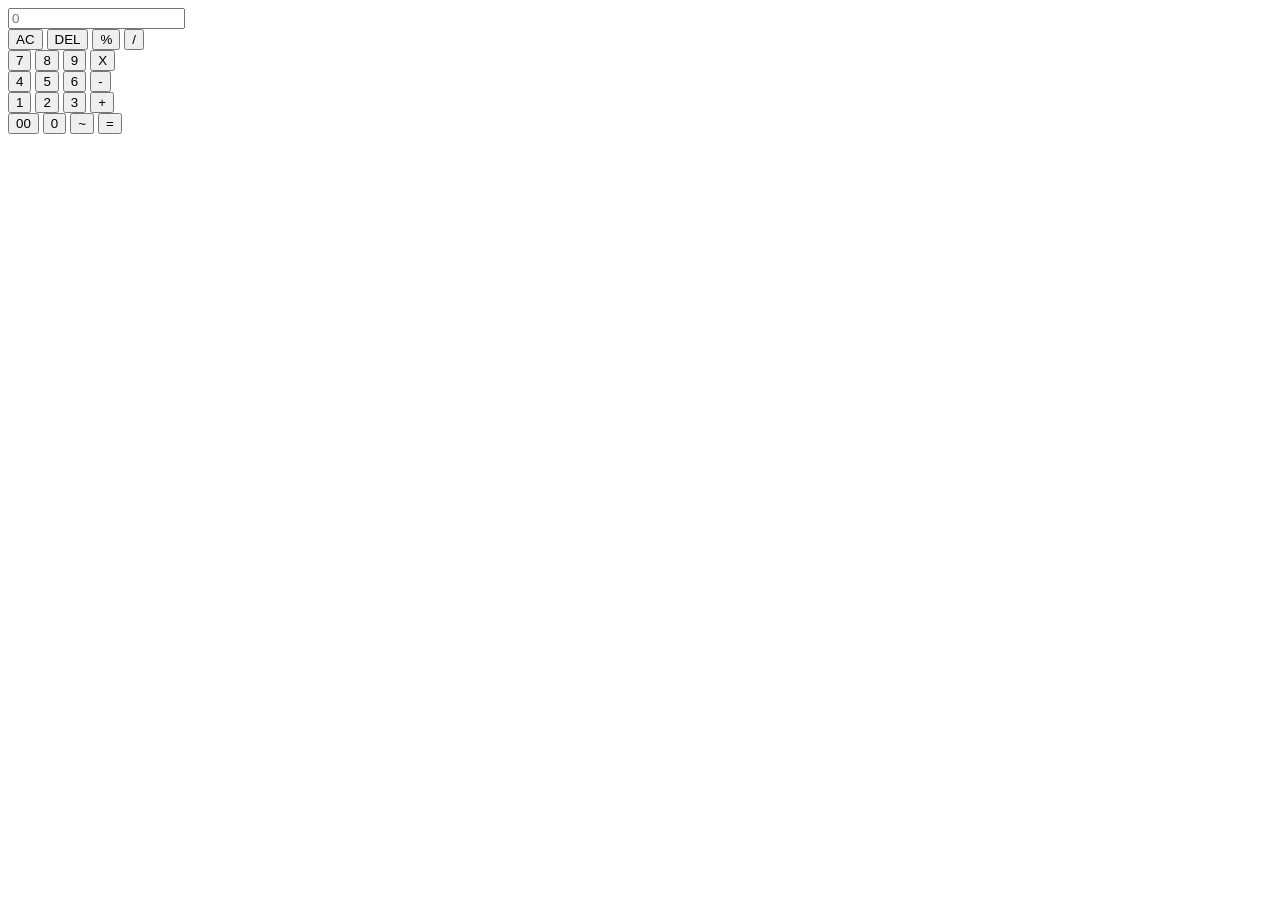
==== calculator/index.html @ f56e2998 "Add files via upload" ====
<!DOCTYPE html>
<html lang="en">
<head>
    <meta charset="UTF-8">
    <meta name="viewport" content="width=device-width, initial-scale=1.0">
    <title>CALCULAOR | ADITYA </title>
    <link rel="stylesheet" a href="just.css">
</head>
<body>
    <div class="calculators">
        <input type="text" placeholder="0" id="inputbox">
        <div>
            <button class="operator">AC</button>
            <button class="operator">DEL</button>
            <button class="operator">%</button>
            <button class="operator">/</button>
        </div>
        <div>
            <button>7</button>
            <button>8</button>
            <button>9</button>
            <button class="operator">X</button>
        </div>
        <div>
            <button>4</button>
            <button>5</button>
            <button>6</button>
            <button class="operator">-</button>
        </div>
        <div>
            <button>1</button>
            <button>2</button>
            <button>3</button>
            <button class="operator">+</button>
        </div>
        <div>
            <button>00</button>
            <button>0</button>
            <button>~</button>
            <button class="equalbtn">=</button>
        </div>
    </div>
    <script src="script.js"></script>
</body>
</html>
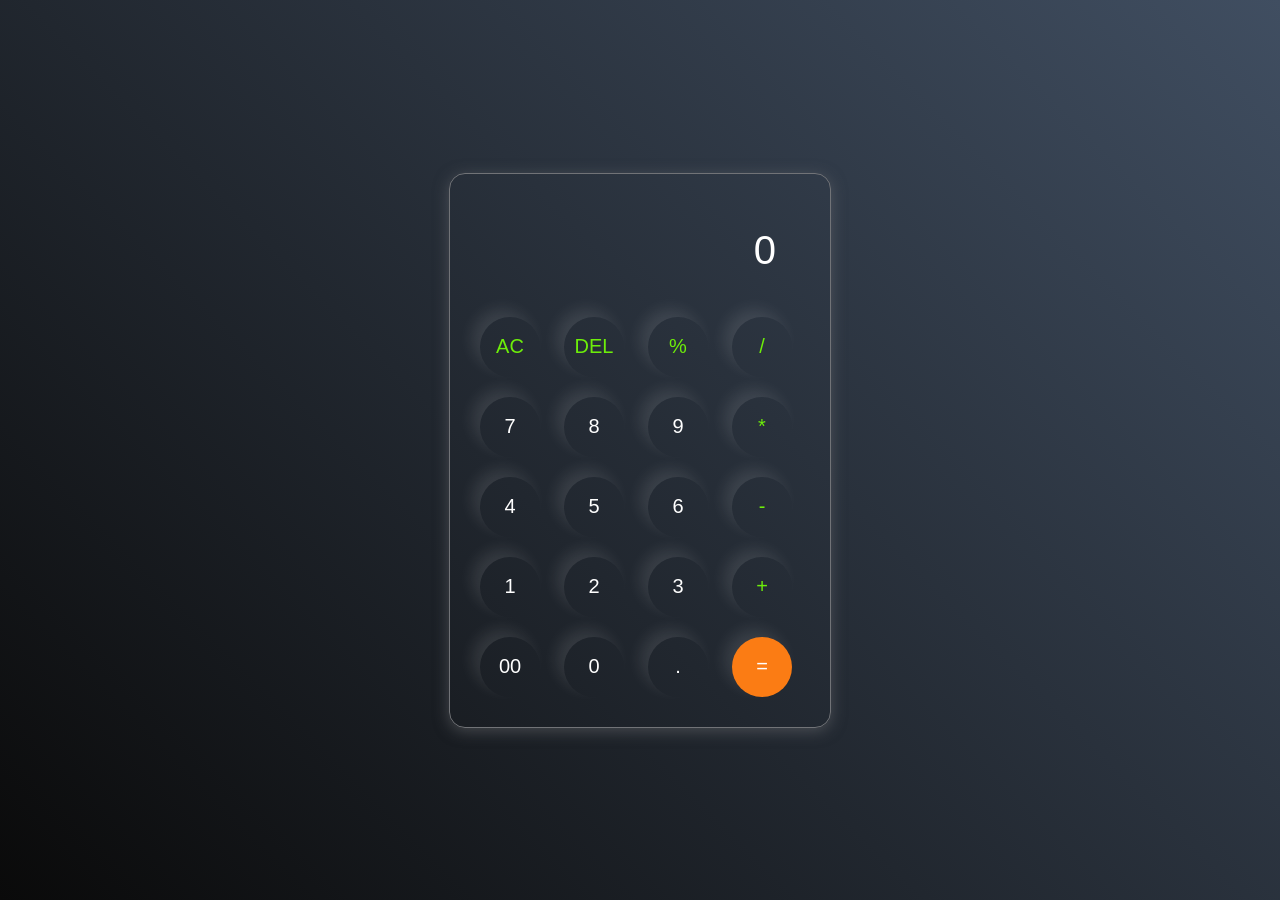
==== commit a28c41d6: "Update index.html" ====
--- a/calculator/index.html
+++ b/calculator/index.html
@@ -3,12 +3,12 @@
 <head>
     <meta charset="UTF-8">
     <meta name="viewport" content="width=device-width, initial-scale=1.0">
-    <title>CALCULAOR | ADITYA </title>
-    <link rel="stylesheet" a href="just.css">
+    <title>CALCULATOR | ADITYA</title>
+    <link rel="stylesheet" href="style.css">
 </head>
 <body>
     <div class="calculators">
-        <input type="text" placeholder="0" id="inputbox">
+        <input type="text" placeholder="0" id="inputbox" readonly>
         <div>
             <button class="operator">AC</button>
             <button class="operator">DEL</button>
@@ -19,7 +19,7 @@
             <button>7</button>
             <button>8</button>
             <button>9</button>
-            <button class="operator">X</button>
+            <button class="operator">*</button>
         </div>
         <div>
             <button>4</button>
@@ -36,10 +36,10 @@
         <div>
             <button>00</button>
             <button>0</button>
-            <button>~</button>
+            <button>.</button>
             <button class="equalbtn">=</button>
         </div>
     </div>
     <script src="script.js"></script>
 </body>
-</html>+</html>
--- a/calculator/style.css
+++ b/calculator/style.css
@@ -0,0 +1,61 @@
+*{
+    margin:0%;
+    padding:0%;
+    box-sizing:border-box;
+}
+
+body{
+    height:100vh;
+    width:100%;
+    display:flex;
+    justify-content:center;
+    align-items:center;
+    background:linear-gradient(45deg,#0a0a0a,#404e61);
+    
+}
+
+.calculators{
+    border:1px solid #717377;
+    padding:20px;
+    border-radius:16px;
+    background-color:transparent;
+    box-shadow:0px 3px 15px rgba(113,115,119,0.5);
+}
+
+input{
+    width:320px;
+    border:none;
+    padding:24px;
+    margin:10px;
+    background:transparent;
+    box-shadow:0px 3px 15px rgbs(84,84,84,0.1);
+    font-size:40px;
+    text-align:end;
+    cursor:pointer;
+    color:white;
+}
+
+input::placeholder{
+    color:white;
+}
+
+button{
+    height:60px;
+    width:60px;
+    border:none;
+    border-radius:50%;
+    margin:10px;
+    background:transparent;
+    color:white;
+    font-size:20px;
+    box-shadow:-8px -8px 15px rgba(255,255,255,0.1);
+    cursor:pointer;
+}
+
+.equalbtn{
+    background-color:#fb7c14;
+}
+
+.operator{
+    color:#6dee0a;
+}
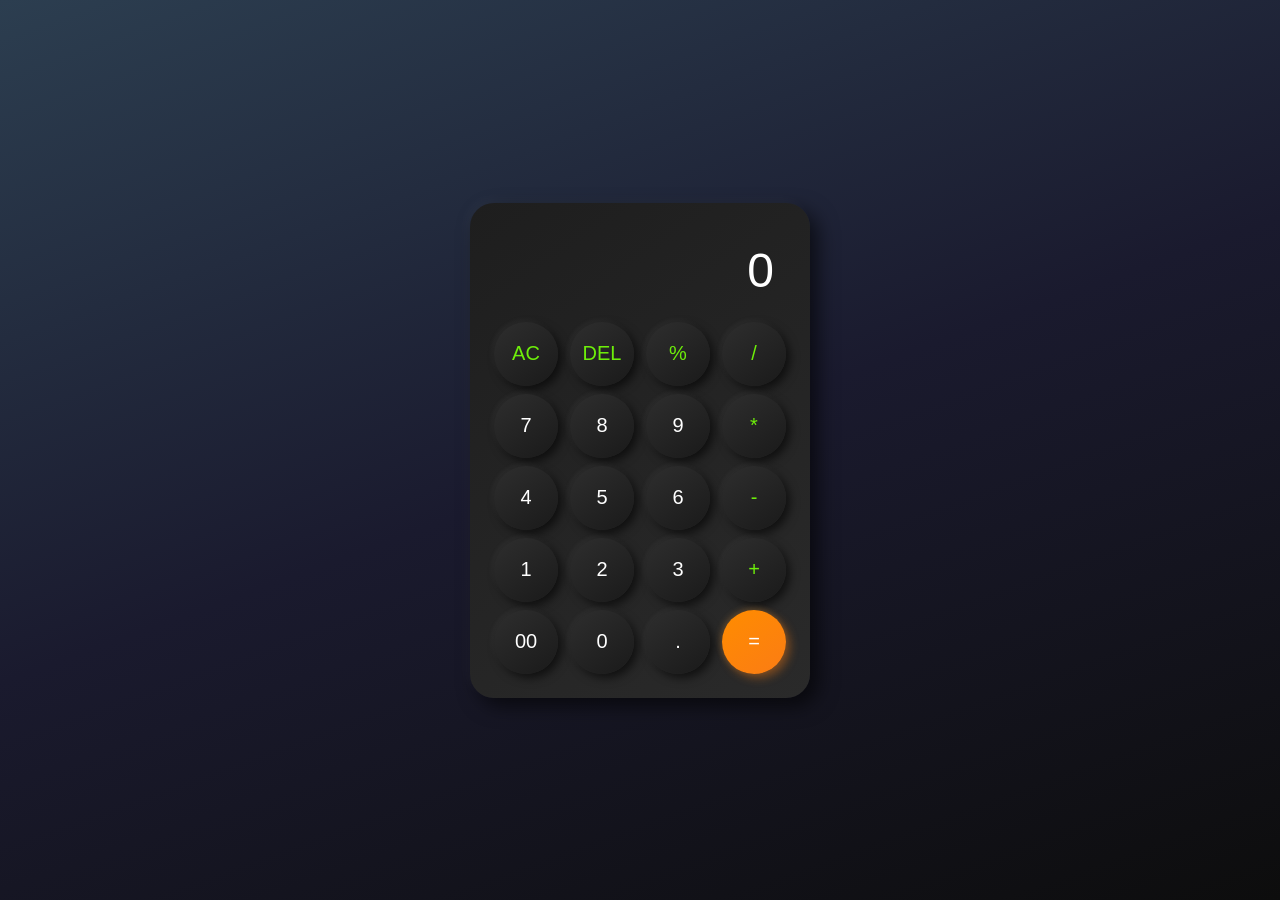
==== commit a9f7c83f: "Add files via upload" ====
--- a/calculator/index.html
+++ b/calculator/index.html
@@ -42,4 +42,4 @@
     </div>
     <script src="script.js"></script>
 </body>
-</html>
+</html>
--- a/calculator/style.css
+++ b/calculator/style.css
@@ -1,61 +1,91 @@
-*{
-    margin:0%;
-    padding:0%;
-    box-sizing:border-box;
+* {
+    margin: 0;
+    padding: 0;
+    box-sizing: border-box;
 }
 
-body{
-    height:100vh;
-    width:100%;
-    display:flex;
-    justify-content:center;
-    align-items:center;
-    background:linear-gradient(45deg,#0a0a0a,#404e61);
-    
+body {
+    height: 100vh;
+    width: 100%;
+    display: flex;
+    justify-content: center;
+    align-items: center;
+    background: linear-gradient(160deg, #2c3e50, #1a1a2e, #0d0d0d);
 }
 
-.calculators{
-    border:1px solid #717377;
-    padding:20px;
-    border-radius:16px;
-    background-color:transparent;
-    box-shadow:0px 3px 15px rgba(113,115,119,0.5);
+.calculators {
+    padding: 24px;
+    border-radius: 24px;
+    background: linear-gradient(145deg, #1e1e1e, #2a2a2a);
+    box-shadow: 
+        8px 8px 20px rgba(0, 0, 0, 0.6),
+        -4px -4px 12px rgba(255, 255, 255, 0.03);
+    width: 340px;
 }
 
-input{
-    width:320px;
-    border:none;
-    padding:24px;
-    margin:10px;
-    background:transparent;
-    box-shadow:0px 3px 15px rgbs(84,84,84,0.1);
-    font-size:40px;
-    text-align:end;
-    cursor:pointer;
-    color:white;
+input {
+    width: 100%;
+    border: none;
+    padding: 16px 10px;
+    background: transparent;
+    font-size: 48px;
+    text-align: right;
+    color: white;
+    outline: none;
+    font-weight: 300;
+    letter-spacing: 2px;
 }
 
-input::placeholder{
-    color:white;
+input::placeholder {
+    color: white;
 }
 
-button{
-    height:60px;
-    width:60px;
-    border:none;
-    border-radius:50%;
-    margin:10px;
-    background:transparent;
-    color:white;
-    font-size:20px;
-    box-shadow:-8px -8px 15px rgba(255,255,255,0.1);
-    cursor:pointer;
+.calculators div {
+    display: flex;
+    justify-content: space-between;
+    margin-top: 8px;
 }
 
-.equalbtn{
-    background-color:#fb7c14;
+button {
+    height: 64px;
+    width: 64px;
+    border: none;
+    border-radius: 50%;
+    background: linear-gradient(145deg, #2e2e2e, #1a1a1a);
+    color: white;
+    font-size: 20px;
+    box-shadow:
+        4px 4px 10px rgba(0, 0, 0, 0.6),
+        -2px -2px 6px rgba(255, 255, 255, 0.05);
+    cursor: pointer;
+    transition: all 0.15s ease;
+    font-weight: 400;
 }
 
-.operator{
-    color:#6dee0a;
+button:hover {
+    background: linear-gradient(145deg, #3a3a3a, #222222);
+    transform: scale(1.05);
+}
+
+button:active {
+    transform: scale(0.95);
+    box-shadow:
+        2px 2px 5px rgba(0, 0, 0, 0.6),
+        -1px -1px 3px rgba(255, 255, 255, 0.05);
+}
+
+.equalbtn {
+    background: linear-gradient(145deg, #ff8c00, #fb7c14);
+    color: white;
+    box-shadow:
+        4px 4px 10px rgba(251, 124, 20, 0.4),
+        -2px -2px 6px rgba(255, 180, 80, 0.2);
+}
+
+.equalbtn:hover {
+    background: linear-gradient(145deg, #ffa030, #ff8c00);
+}
+
+.operator {
+    color: #6dee0a;
 }
